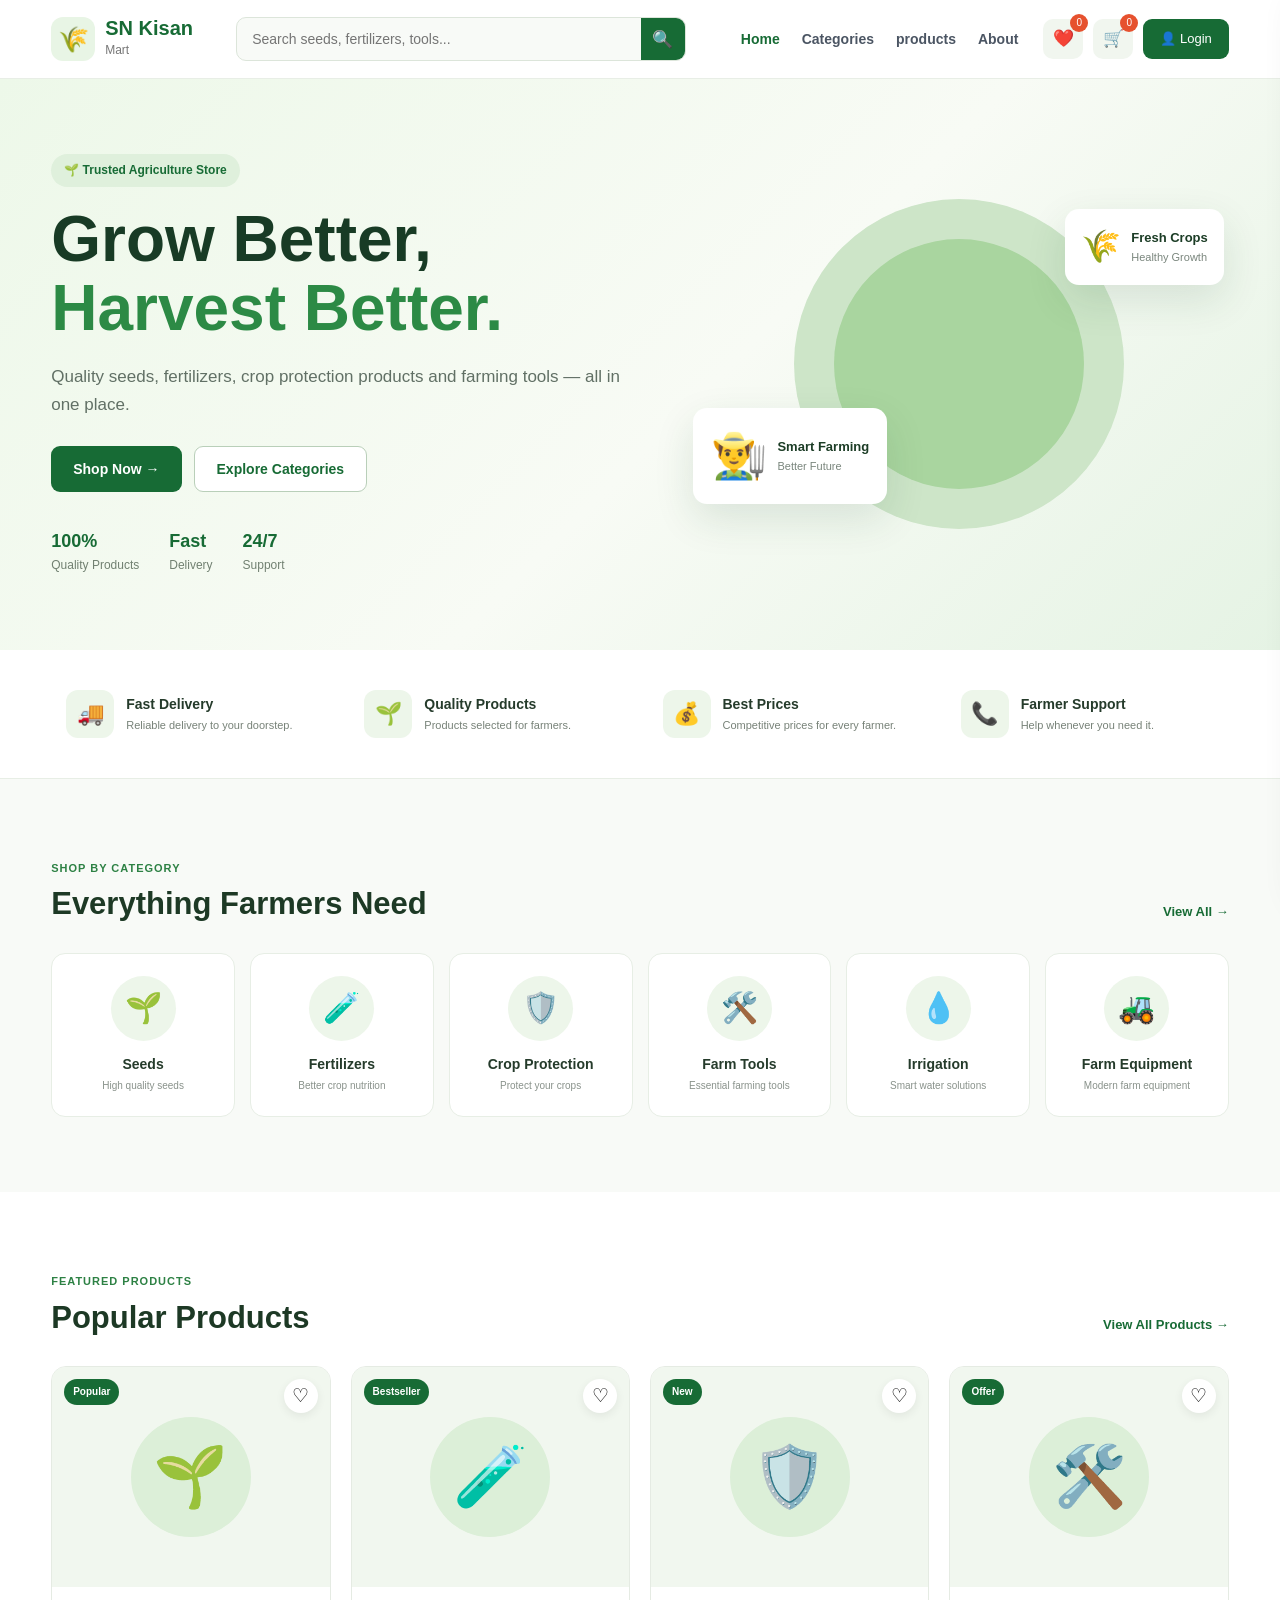
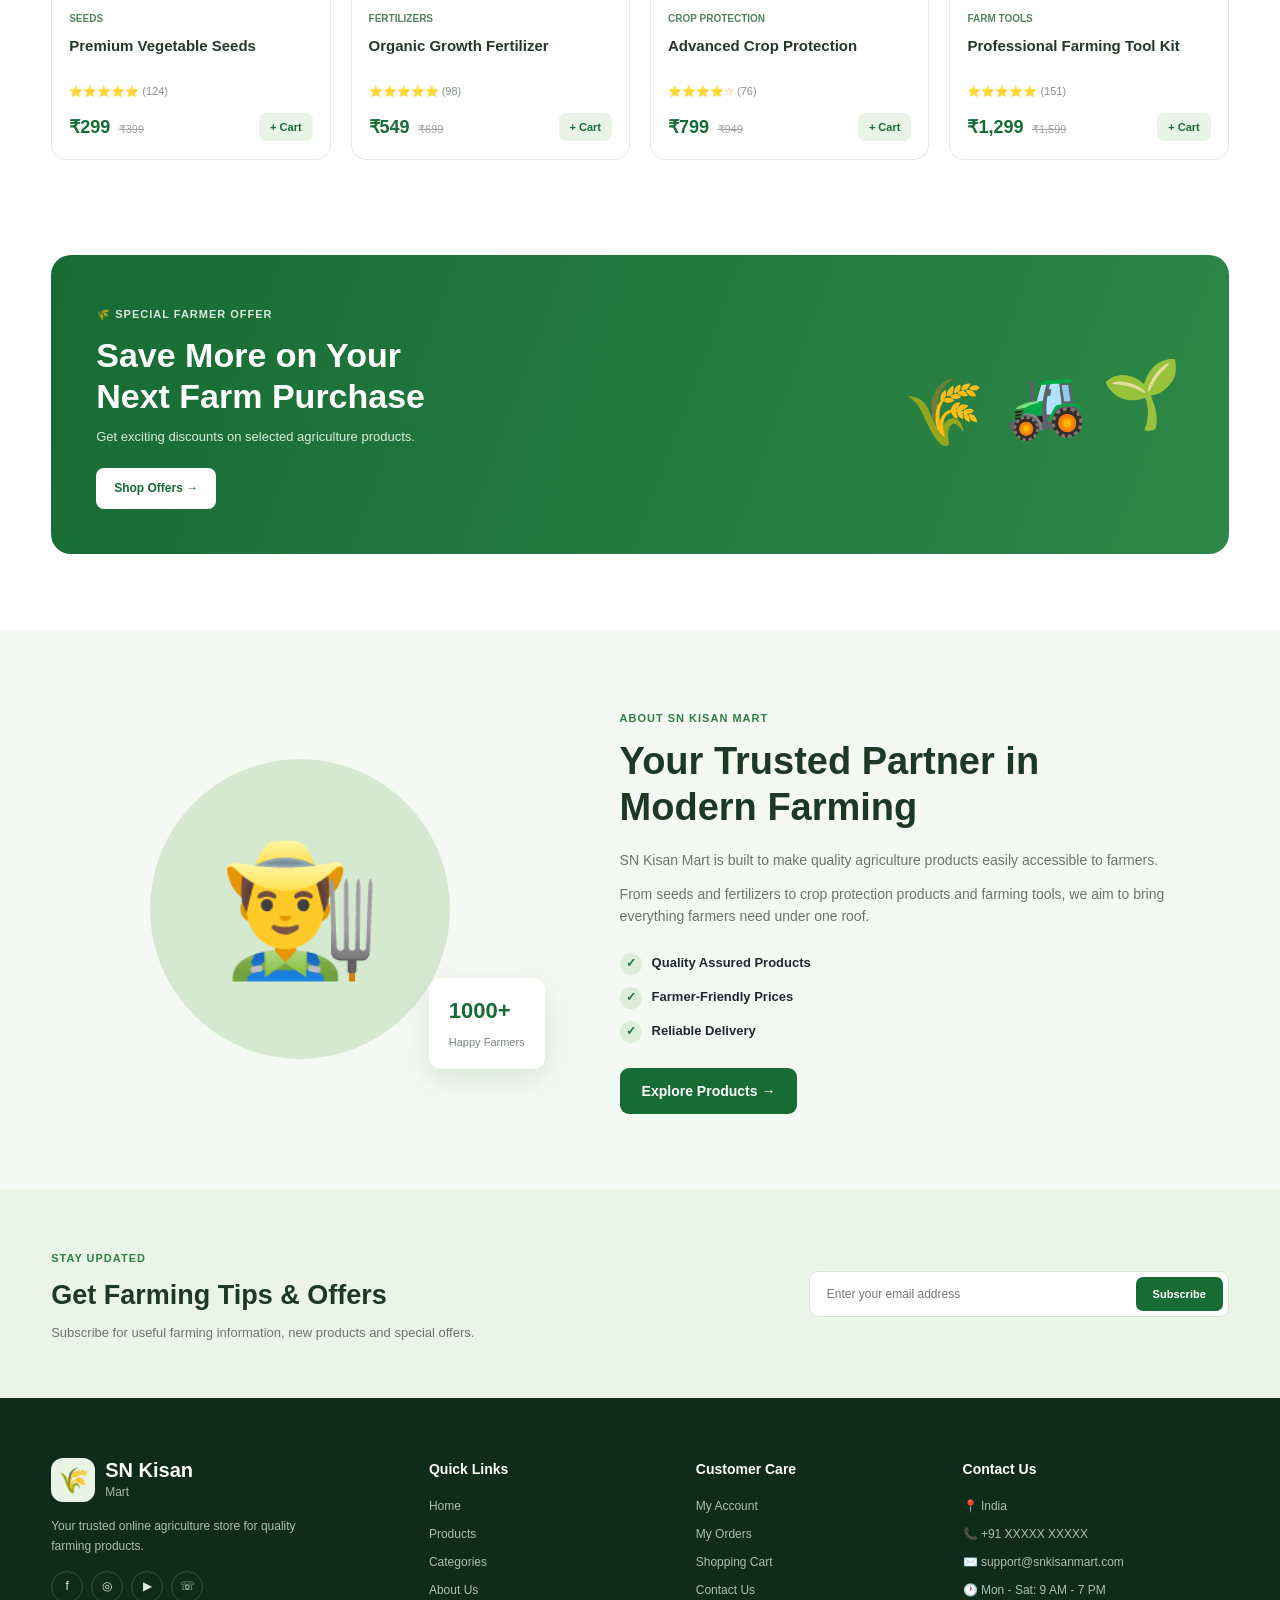
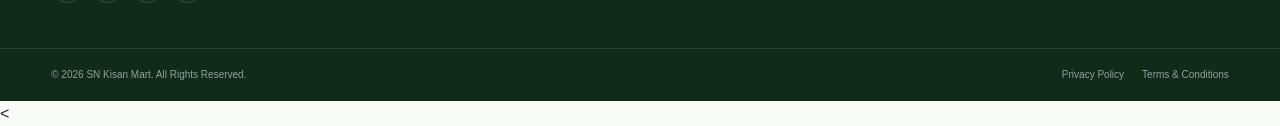
==== account.html @ 53bf5bea "Create account.html Okay" ====
<!DOCTYPE html>
<html lang="en">

<head>
    <meta charset="UTF-8">
    <meta name="viewport" content="width=device-width, initial-scale=1.0">

    <title>My Account - SN Kisan Mart</title>

    <link rel="stylesheet" href="css/style.css">

    <style>
        .account-page {
            min-height: 70vh;
            padding: 50px 20px;
            background: #f6faf6;
        }

        .account-container {
            max-width: 1000px;
            margin: auto;
        }

        .account-header {
            background: #ffffff;
            padding: 30px;
            border-radius: 16px;
            margin-bottom: 25px;
            box-shadow: 0 5px 20px rgba(0,0,0,.06);
        }

        .account-header h1 {
            margin-bottom: 8px;
            color: #173d25;
        }

        .account-header p {
            color: #777;
        }

        .account-grid {
            display: grid;
            grid-template-columns: repeat(3, 1fr);
            gap: 20px;
        }

        .account-card {
            background: #ffffff;
            padding: 25px;
            border-radius: 14px;
            text-decoration: none;
            color: #222;
            box-shadow: 0 5px 20px rgba(0,0,0,.06);
            transition: .3s;
        }

        .account-card:hover {
            transform: translateY(-4px);
        }

        .account-icon {
            font-size: 32px;
            margin-bottom: 12px;
        }

        .account-card h3 {
            color: #173d25;
            margin-bottom: 6px;
        }

        .account-card p {
            color: #777;
            font-size: 14px;
        }

        .logout-btn {
            margin-top: 25px;
            border: none;
            background: #dc3545;
            color: white;
            padding: 12px 25px;
            border-radius: 8px;
            cursor: pointer;
            font-weight: 600;
        }

        .logout-btn:hover {
            background: #bb2d3b;
        }

        @media (max-width: 700px) {
            .account-grid {
                grid-template-columns: 1fr;
            }

            .account-page {
                padding: 30px 15px;
            }
        }
    </style>
</head>

<body>

    <!-- HEADER -->
    <header class="header">

        <div class="container">

            <a href="index.html" class="logo">
                🌾 SN Kisan Mart
            </a>

            <nav>
                <a href="index.html">Home</a>
                <a href="products.html">Products</a>
                <a href="index.html#categories">Categories</a>
                <a href="index.html#about">About</a>
            </nav>

            <div class="header-actions">

                <button
                    class="icon-btn"
                    onclick="openCart()"
                    title="Cart"
                >
                    🛒
                    <span class="badge" id="cartCount">0</span>
                </button>

            </div>

        </div>

    </header>


    <!-- ACCOUNT -->
    <main class="account-page">

        <div class="account-container">

            <div class="account-header">

                <h1>
                    Welcome, <span id="accountName">Customer</span> 👋
                </h1>

                <p id="accountEmail">
                    Loading account...
                </p>

                <button
                    class="logout-btn"
                    id="logoutBtn"
                    type="button"
                >
                    🚪 Logout
                </button>

            </div>


            <div class="account-grid">

                <a href="#" class="account-card">

                    <div class="account-icon">
                        📦
                    </div>

                    <h3>My Orders</h3>

                    <p>
                        View your orders and order status.
                    </p>

                </a>


                <a href="#" class="account-card">

                    <div class="account-icon">
                        📍
                    </div>

                    <h3>My Address</h3>

                    <p>
                        Manage your delivery addresses.
                    </p>

                </a>


                <a href="#" class="account-card">

                    <div class="account-icon">
                        ❤️
                    </div>

                    <h3>Wishlist</h3>

                    <p>
                        View products saved for later.
                    </p>

                </a>

            </div>

        </div>

    </main>


    <!-- CART SIDEBAR -->

    <aside class="cart-sidebar" id="cartSidebar">

        <div class="cart-header">

            <h3>Your Cart</h3>

            <button
                id="closeCart"
                type="button"
            >
                ✕
            </button>

        </div>

        <div
            class="cart-items"
            id="cartItems"
        ></div>

        <div class="cart-footer">

            <div>
                Total:
                <strong id="cartTotal">₹0</strong>
            </div>

            <button
                class="checkout-btn"
                onclick="checkout()"
                type="button"
            >
                Proceed to Checkout
            </button>

        </div>

    </aside>


    <div
        class="overlay"
        id="overlay"
    ></div>


    <!-- TOAST -->

    <div
        class="toast"
        id="toast"
    >
        Done!
    </div>


    <script src="js/script.js"></script>


    <script>

        document.addEventListener(
            "DOMContentLoaded",
            function () {

                const currentUser =
                    JSON.parse(
                        localStorage.getItem(
                            "snKisanCurrentUser"
                        )
                    );

                /*
                 * Login nahi hai
                 */
                if (!currentUser) {

                    window.location.href =
                        "index.html";

                    return;
                }


                /*
                 * User information
                 */

                const accountName =
                    document.getElementById(
                        "accountName"
                    );

                const accountEmail =
                    document.getElementById(
                        "accountEmail"
                    );


                if (accountName) {
                    accountName.textContent =
                        currentUser.name;
                }


                if (accountEmail) {
                    accountEmail.textContent =
                        currentUser.email;
                }


                /*
                 * Logout
                 */

                const logoutBtn =
                    document.getElementById(
                        "logoutBtn"
                    );


                if (logoutBtn) {

                    logoutBtn.addEventListener(
                        "click",
                        function () {

                            logoutUser();

                            setTimeout(
                                function () {

                                    window.location.href =
                                        "index.html";

                                },
                                700
                            );

                        }
                    );

                }

            }
        );

    </script>

</body>

</html>
---- css/style.css ----
/* =========================================
   SN KISAN MART - MAIN STYLESHEET
========================================= */

* {
    margin: 0;
    padding: 0;
    box-sizing: border-box;
}

html {
    scroll-behavior: smooth;
}

body {
    font-family: Arial, Helvetica, sans-serif;
    background: #f8faf7;
    color: #1f2933;
    line-height: 1.6;
}

a {
    text-decoration: none;
    color: inherit;
}

button,
input {
    font-family: inherit;
}

button {
    cursor: pointer;
}

img {
    max-width: 100%;
    display: block;
}

.container {
    width: 92%;
    max-width: 1200px;
    margin: auto;
}


/* =========================================
   HEADER
========================================= */

.header {
    background: #ffffff;
    border-bottom: 1px solid #e8eee6;
    position: sticky;
    top: 0;
    z-index: 1000;
}

.nav-wrapper {
    min-height: 78px;
    display: flex;
    align-items: center;
    gap: 25px;
}

.logo {
    display: flex;
    align-items: center;
    gap: 10px;
    min-width: 160px;
}

.logo-icon {
    width: 44px;
    height: 44px;
    border-radius: 12px;
    background: #e8f5e5;
    display: flex;
    align-items: center;
    justify-content: center;
    font-size: 25px;
}

.logo strong {
    display: block;
    color: #176b35;
    font-size: 20px;
    line-height: 1.1;
}

.logo small {
    display: block;
    color: #777;
    font-size: 12px;
    margin-top: 2px;
}


/* =========================================
   SEARCH
========================================= */

.search-box {
    flex: 1;
    max-width: 450px;
    height: 44px;
    display: flex;
    border: 1px solid #dce5da;
    border-radius: 10px;
    overflow: hidden;
    background: #f8faf7;
}

.search-box input {
    width: 100%;
    border: none;
    outline: none;
    padding: 0 15px;
    background: transparent;
    font-size: 14px;
}

.search-box button {
    width: 50px;
    border: none;
    background: #176b35;
    color: white;
    font-size: 17px;
}


/* =========================================
   NAVIGATION
========================================= */

.nav {
    display: flex;
    align-items: center;
    gap: 22px;
    margin-left: auto;
}

.nav a {
    font-size: 14px;
    font-weight: 600;
    color: #4b5563;
    transition: 0.3s;
}

.nav a:hover,
.nav a.active {
    color: #176b35;
}


/* =========================================
   NAV ACTIONS
========================================= */

.nav-actions {
    display: flex;
    align-items: center;
    gap: 10px;
}

.icon-btn {
    position: relative;
    width: 40px;
    height: 40px;
    border: none;
    background: #f1f6ef;
    border-radius: 10px;
    font-size: 17px;
}

.badge {
    position: absolute;
    top: -5px;
    right: -5px;
    width: 18px;
    height: 18px;
    border-radius: 50%;
    background: #e6512e;
    color: white;
    font-size: 10px;
    display: flex;
    align-items: center;
    justify-content: center;
}

.login-btn {
    background: #176b35;
    color: white !important;
    padding: 10px 17px;
    border-radius: 9px;
    font-size: 13px !important;
}

.login-btn:hover {
    background: #12562a;
}


/* =========================================
   MOBILE MENU
========================================= */

.menu-btn {
    display: none;
    border: none;
    background: #f1f6ef;
    width: 40px;
    height: 40px;
    border-radius: 8px;
    font-size: 20px;
}

.mobile-menu {
    display: none;
}


/* =========================================
   HERO
========================================= */

.hero {
    background:
        linear-gradient(
            135deg,
            #edf8e9 0%,
            #f8fbf5 55%,
            #e5f3e4 100%
        );
    padding: 75px 0;
    overflow: hidden;
}

.hero-content {
    display: grid;
    grid-template-columns: 1.05fr 0.95fr;
    align-items: center;
    gap: 40px;
}

.hero-tag {
    display: inline-block;
    background: #dff0dc;
    color: #176b35;
    padding: 7px 13px;
    border-radius: 30px;
    font-size: 12px;
    font-weight: 700;
    margin-bottom: 18px;
}

.hero h1 {
    font-size: clamp(40px, 5vw, 64px);
    line-height: 1.08;
    color: #183b25;
    margin-bottom: 20px;
    max-width: 650px;
}

.hero h1 span {
    color: #2c8a45;
}

.hero p {
    max-width: 570px;
    color: #617065;
    font-size: 17px;
    margin-bottom: 28px;
}

.hero-buttons {
    display: flex;
    flex-wrap: wrap;
    gap: 12px;
}

.primary-btn,
.secondary-btn {
    display: inline-flex;
    align-items: center;
    justify-content: center;
    min-height: 46px;
    padding: 0 22px;
    border-radius: 9px;
    font-size: 14px;
    font-weight: 700;
    transition: 0.3s;
}

.primary-btn {
    background: #176b35;
    color: white;
    border: none;
}

.primary-btn:hover {
    background: #12562a;
    transform: translateY(-2px);
}

.secondary-btn {
    background: white;
    color: #176b35;
    border: 1px solid #b9cfb9;
}

.secondary-btn:hover {
    background: #eef7eb;
}


/* =========================================
   HERO FEATURES
========================================= */

.hero-features {
    display: flex;
    gap: 30px;
    margin-top: 35px;
}

.hero-features div {
    display: flex;
    flex-direction: column;
}

.hero-features strong {
    color: #176b35;
    font-size: 18px;
}

.hero-features span {
    color: #718071;
    font-size: 12px;
}


/* =========================================
   HERO ART
========================================= */

.hero-image {
    min-height: 390px;
    position: relative;
    display: flex;
    align-items: center;
    justify-content: center;
}

.hero-circle {
    width: 330px;
    height: 330px;
    border-radius: 50%;
    background: #cde5c8;
    position: absolute;
}

.hero-image::before {
    content: "";
    width: 250px;
    height: 250px;
    background: #a9d59f;
    border-radius: 50%;
    position: absolute;
    z-index: 1;
}

.farmer-card,
.crop-card {
    position: absolute;
    z-index: 3;
    background: white;
    box-shadow: 0 15px 40px rgba(27, 72, 38, 0.12);
    border-radius: 14px;
    display: flex;
    align-items: center;
    gap: 10px;
}

.farmer-card {
    bottom: 55px;
    left: 5px;
    padding: 12px 18px;
}

.crop-card {
    top: 40px;
    right: 5px;
    padding: 12px 16px;
}

.farmer-emoji {
    font-size: 45px;
}

.hero-image strong,
.crop-card strong {
    display: block;
    font-size: 13px;
    color: #1c3d26;
}

.hero-image span,
.crop-card span {
    display: block;
    font-size: 11px;
    color: #7a867d;
}

.crop-card {
    font-size: 32px;
}


/* =========================================
   FEATURES
========================================= */

.features {
    background: white;
    padding: 25px 0;
    border-bottom: 1px solid #e7eee5;
}

.features-grid {
    display: grid;
    grid-template-columns: repeat(4, 1fr);
    gap: 15px;
}

.feature-card {
    display: flex;
    align-items: center;
    gap: 12px;
    padding: 15px;
}

.feature-icon {
    min-width: 48px;
    height: 48px;
    background: #edf6ea;
    border-radius: 12px;
    display: flex;
    align-items: center;
    justify-content: center;
    font-size: 22px;
}

.feature-card h3 {
    font-size: 14px;
    color: #253b2b;
    margin-bottom: 2px;
}

.feature-card p {
    font-size: 11px;
    color: #778278;
}


/* =========================================
   COMMON SECTION
========================================= */

.section {
    padding: 75px 0;
}

.section-heading {
    display: flex;
    justify-content: space-between;
    align-items: end;
    margin-bottom: 30px;
}

.section-tag {
    color: #2d8144;
    font-size: 11px;
    font-weight: 800;
    letter-spacing: 1px;
}

.section-heading h2,
.about-content h2 {
    font-size: 31px;
    line-height: 1.2;
    color: #1d3925;
    margin-top: 6px;
}

.view-all {
    color: #176b35;
    font-size: 13px;
    font-weight: 700;
}


/* =========================================
   CATEGORIES
========================================= */

.categories {
    background: #f8faf7;
}

.category-grid {
    display: grid;
    grid-template-columns: repeat(6, 1fr);
    gap: 15px;
}

.category-card {
    background: white;
    padding: 22px 12px;
    text-align: center;
    border: 1px solid #e7eee5;
    border-radius: 14px;
    transition: 0.3s;
}

.category-card:hover {
    transform: translateY(-5px);
    box-shadow: 0 12px 25px rgba(25, 77, 37, 0.08);
    border-color: #b9d7b6;
}

.category-icon {
    width: 65px;
    height: 65px;
    margin: 0 auto 12px;
    border-radius: 50%;
    display: flex;
    align-items: center;
    justify-content: center;
    font-size: 30px;
    background: #edf6ea;
}

.category-card h3 {
    font-size: 14px;
    color: #253b2b;
    margin-bottom: 3px;
}

.category-card p {
    font-size: 10px;
    color: #89928b;
}


/* =========================================
   PRODUCTS
========================================= */

.products {
    background: white;
}

.product-grid {
    display: grid;
    grid-template-columns: repeat(4, 1fr);
    gap: 20px;
}

.product-card {
    border: 1px solid #e5ebe3;
    border-radius: 15px;
    overflow: hidden;
    background: white;
    transition: 0.3s;
}

.product-card:hover {
    transform: translateY(-5px);
    box-shadow: 0 12px 30px rgba(24, 72, 34, 0.09);
}

.product-image {
    height: 220px;
    background: #f1f7ef;
    position: relative;
    display: flex;
    align-items: center;
    justify-content: center;
}

.product-placeholder {
    width: 120px;
    height: 120px;
    background: #dcefd8;
    border-radius: 50%;
    display: flex;
    align-items: center;
    justify-content: center;
    font-size: 60px;
}

.product-label {
    position: absolute;
    top: 12px;
    left: 12px;
    background: #176b35;
    color: white;
    font-size: 10px;
    padding: 5px 9px;
    border-radius: 20px;
    font-weight: 700;
}

.wishlist {
    position: absolute;
    right: 12px;
    top: 12px;
    width: 34px;
    height: 34px;
    border: none;
    background: white;
    border-radius: 50%;
    font-size: 19px;
    box-shadow: 0 3px 10px rgba(0, 0, 0, 0.07);
}

.wishlist:hover {
    color: #d94b3b;
}

.product-info {
    padding: 17px;
}

.product-category {
    color: #55835f;
    font-size: 10px;
    font-weight: 700;
    text-transform: uppercase;
}

.product-info h3 {
    font-size: 15px;
    line-height: 1.4;
    margin: 6px 0;
    min-height: 42px;
    color: #24382a;
}

.rating {
    font-size: 11px;
    color: #e49b26;
    margin-bottom: 12px;
}

.rating span {
    color: #88918a;
}

.price-row {
    display: flex;
    justify-content: space-between;
    align-items: center;
}

.price-row strong {
    color: #176b35;
    font-size: 18px;
}

.price-row del {
    color: #9ca3a0;
    font-size: 11px;
    margin-left: 4px;
}

.add-cart {
    border: none;
    background: #e9f4e7;
    color: #176b35;
    padding: 8px 11px;
    border-radius: 7px;
    font-size: 11px;
    font-weight: 700;
}

.add-cart:hover {
    background: #176b35;
    color: white;
}


/* =========================================
   OFFER
========================================= */

.offer-section {
    padding: 20px 0 75px;
    background: white;
}

.offer-banner {
    min-height: 280px;
    border-radius: 20px;
    padding: 45px;
    background:
        linear-gradient(
            110deg,
            #176b35,
            #2d8847
        );
    color: white;
    display: flex;
    align-items: center;
    justify-content: space-between;
    overflow: hidden;
}

.offer-content > span {
    font-size: 11px;
    font-weight: 800;
    letter-spacing: 1px;
    opacity: 0.85;
}

.offer-content h2 {
    font-size: 34px;
    line-height: 1.2;
    margin: 10px 0;
}

.offer-content p {
    font-size: 13px;
    opacity: 0.85;
    margin-bottom: 20px;
}

.offer-btn {
    display: inline-block;
    background: white;
    color: #176b35;
    padding: 11px 18px;
    border-radius: 8px;
    font-size: 12px;
    font-weight: 800;
}

.offer-art {
    font-size: 65px;
    max-width: 350px;
    transform: rotate(-5deg);
}


/* =========================================
   ABOUT
========================================= */

.about {
    background: #f5f9f3;
}

.about-grid {
    display: grid;
    grid-template-columns: 0.9fr 1.1fr;
    gap: 70px;
    align-items: center;
}

.about-image {
    min-height: 380px;
    position: relative;
    display: flex;
    justify-content: center;
    align-items: center;
}

.about-main {
    width: 300px;
    height: 300px;
    border-radius: 50%;
    background: #d5e9d0;
    display: flex;
    justify-content: center;
    align-items: center;
    font-size: 130px;
}

.about-stat {
    position: absolute;
    bottom: 30px;
    right: 5px;
    background: white;
    padding: 15px 20px;
    border-radius: 12px;
    box-shadow: 0 10px 30px rgba(27, 72, 38, 0.12);
}

.about-stat strong {
    display: block;
    color: #176b35;
    font-size: 22px;
}

.about-stat span {
    color: #78827b;
    font-size: 11px;
}

.about-content h2 {
    font-size: 38px;
    max-width: 550px;
    margin: 10px 0 18px;
}

.about-content p {
    color: #69756c;
    font-size: 14px;
    margin-bottom: 12px;
    max-width: 600px;
}

.about-points {
    margin: 25px 0;
}

.about-points div {
    display: flex;
    align-items: center;
    gap: 10px;
    margin-bottom: 12px;
}

.about-points span {
    width: 22px;
    height: 22px;
    background: #dcedd8;
    color: #176b35;
    border-radius: 50%;
    display: flex;
    align-items: center;
    justify-content: center;
    font-size: 12px;
    font-weight: bold;
}

.about-points strong {
    font-size: 13px;
}


/* =========================================
   NEWSLETTER
========================================= */

.newsletter {
    background: #eaf5e7;
    padding: 55px 0;
}

.newsletter-content {
    display: flex;
    align-items: center;
    justify-content: space-between;
    gap: 30px;
}

.newsletter h2 {
    color: #1d3925;
    font-size: 27px;
    margin: 5px 0;
}

.newsletter p {
    color: #68766c;
    font-size: 13px;
}

.newsletter-form {
    display: flex;
    width: 420px;
    background: white;
    padding: 5px;
    border-radius: 9px;
    border: 1px solid #d8e5d4;
}

.newsletter-form input {
    flex: 1;
    border: none;
    outline: none;
    padding: 0 12px;
    font-size: 12px;
}

.newsletter-form button {
    border: none;
    background: #176b35;
    color: white;
    padding: 11px 17px;
    border-radius: 7px;
    font-size: 11px;
    font-weight: 700;
}


/* =========================================
   FOOTER
========================================= */

.footer {
    background: #102b19;
    color: #dce8df;
    padding-top: 60px;
}

.footer-grid {
    display: grid;
    grid-template-columns: 1.5fr 1fr 1fr 1.2fr;
    gap: 45px;
    padding-bottom: 45px;
}

.footer-logo strong {
    color: white;
}

.footer-logo small {
    color: #a9b9ad;
}

.footer-brand p {
    color: #aebdb2;
    font-size: 12px;
    max-width: 270px;
    margin: 15px 0;
}

.social-links {
    display: flex;
    gap: 8px;
}

.social-links a {
    width: 32px;
    height: 32px;
    border: 1px solid #38513e;
    border-radius: 50%;
    display: flex;
    align-items: center;
    justify-content: center;
    font-size: 12px;
}

.footer-column {
    display: flex;
    flex-direction: column;
    gap: 9px;
}

.footer-column h3 {
    color: white;
    font-size: 14px;
    margin-bottom: 7px;
}

.footer-column a,
.footer-column p {
    color: #aebdb2;
    font-size: 12px;
}

.footer-column a:hover {
    color: white;
}

.footer-bottom {
    border-top: 1px solid #294331;
    padding: 18px 0;
}

.footer-bottom .container {
    display: flex;
    justify-content: space-between;
    gap: 15px;
}

.footer-bottom p,
.footer-bottom a {
    color: #91a298;
    font-size: 10px;
}

.footer-bottom div {
    display: flex;
    gap: 18px;
}


/* =========================================
   CART SIDEBAR
========================================= */

.cart-sidebar {
    position: fixed;
    top: 0;
    right: -420px;
    width: 390px;
    max-width: 90%;
    height: 100vh;
    background: white;
    z-index: 2000;
    box-shadow: -10px 0 35px rgba(0, 0, 0, 0.12);
    transition: 0.35s;
    display: flex;
    flex-direction: column;
}

.cart-sidebar.open {
    right: 0;
}

.cart-header {
    padding: 20px;
    border-bottom: 1px solid #e7eee5;
    display: flex;
    justify-content: space-between;
    align-items: center;
}

.cart-header h2 {
    font-size: 19px;
}

.cart-header button,
.modal-close {
    border: none;
    background: #f2f5f1;
    width: 35px;
    height: 35px;
    border-radius: 50%;
}

.cart-items {
    flex: 1;
    padding: 20px;
    overflow-y: auto;
}

.empty-cart {
    text-align: center;
    margin-top: 100px;
    color: #7b867e;
}

.empty-cart div {
    font-size: 50px;
    margin-bottom: 10px;
}

.empty-cart h3 {
    color: #334238;
    font-size: 17px;
}

.empty-cart p {
    font-size: 12px;
}

.cart-footer {
    padding: 20px;
    border-top: 1px solid #e7eee5;
}

.cart-total {
    display: flex;
    justify-content: space-between;
    margin-bottom: 15px;
}

.cart-total strong {
    color: #176b35;
}

.checkout-btn {
    width: 100%;
    border: none;
    background: #176b35;
    color: white;
    padding: 13px;
    border-radius: 8px;
    font-weight: 700;
}

.overlay {
    position: fixed;
    inset: 0;
    background: rgba(0, 0, 0, 0.4);
    z-index: 1500;
    opacity: 0;
    visibility: hidden;
    transition: 0.3s;
}

.overlay.active {
    opacity: 1;
    visibility: visible;
}


/* =========================================
   LOGIN MODAL
========================================= */

.modal {
    position: fixed;
    inset: 0;
    background: rgba(0, 0, 0, 0.5);
    z-index: 3000;
    display: none;
    align-items: center;
    justify-content: center;
    padding: 20px;
}

.modal.active {
    display: flex;
}

.modal-box {
    width: 100%;
    max-width: 400px;
    background: white;
    border-radius: 16px;
    padding: 30px;
    position: relative;
}

.modal-logo {
    width: 55px;
    height: 55px;
    border-radius: 14px;
    background: #e7f4e4;
    display: flex;
    align-items: center;
    justify-content: center;
    font-size: 30px;
    margin-bottom: 15px;
}

.modal-box h2 {
    color: #1e3926;
    font-size: 22px;
}

.modal-box > p {
    color: #7a847d;
    font-size: 12px;
    margin-bottom: 20px;
}

.modal-close {
    position: absolute;
    right: 18px;
    top: 18px;
}

.modal-box form {
    display: flex;
    flex-direction: column;
}

.modal-box label {
    font-size: 12px;
    font-weight: 700;
    margin-bottom: 5px;
}

.modal-box input {
    height: 43px;
    border: 1px solid #dce5da;
    border-radius: 8px;
    outline: none;
    padding: 0 12px;
    margin-bottom: 15px;
}

.modal-box input:focus {
    border-color: #176b35;
}

.full-btn {
    width: 100%;
}

.register-text {
    text-align: center;
    margin-top: 18px !important;
}

.register-text a {
    color: #176b35;
    font-weight: 700;
}


/* =========================================
   TOAST
========================================= */

.toast {
    position: fixed;
    bottom: 25px;
    left: 50%;
    transform: translate(-50%, 100px);
    background: #173b22;
    color: white;
    padding: 12px 20px;
    border-radius: 8px;
    font-size: 12px;
    z-index: 5000;
    opacity: 0;
    transition: 0.3s;
}

.toast.show {
    opacity: 1;
    transform: translate(-50%, 0);
}


/* =========================================
   RESPONSIVE - TABLET
========================================= */

@media (max-width: 1000px) {

    .nav {
        display: none;
    }

    .menu-btn {
        display: block;
    }

    .category-grid {
        grid-template-columns: repeat(3, 1fr);
    }

    .product-grid {
        grid-template-columns: repeat(2, 1fr);
    }

    .features-grid {
        grid-template-columns: repeat(2, 1fr);
    }

    .about-grid {
        gap: 30px;
    }

}


/* =========================================
   RESPONSIVE - MOBILE
========================================= */

@media (max-width: 700px) {

    .container {
        width: 94%;
    }

    .nav-wrapper {
        min-height: 68px;
        gap: 10px;
    }

    .logo {
        min-width: auto;
    }

    .logo strong {
        font-size: 16px;
    }

    .logo-icon {
        width: 38px;
        height: 38px;
        font-size: 21px;
    }

    .search-box {
        order: 3;
        flex-basis: 100%;
        max-width: none;
    }

    .nav-wrapper {
        flex-wrap: wrap;
        padding: 10px 0;
    }

    .nav-actions {
        margin-left: auto;
    }

    .login-btn {
        display: none;
    }

    .mobile-menu {
        background: white;
        border-bottom: 1px solid #e5ebe3;
        padding: 10px 6%;
    }

    .mobile-menu.active {
        display: block;
    }

    .mobile-menu a {
        display: block;
        padding: 11px 0;
        border-bottom: 1px solid #edf0eb;
        font-size: 13px;
        font-weight: 600;
        color: #334238;
    }

    .hero {
        padding: 50px 0;
    }

    .hero-content {
        grid-template-columns: 1fr;
        text-align: center;
    }

    .hero p {
        margin-left: auto;
        margin-right: auto;
    }

    .hero-buttons {
        justify-content: center;
    }

    .hero-features {
        justify-content: center;
        gap: 18px;
    }

    .hero-image {
        min-height: 280px;
    }

    .hero-circle {
        width: 230px;
        height: 230px;
    }

    .hero-image::before {
        width: 175px;
        height: 175px;
    }

    .farmer-card {
        left: 0;
        bottom: 20px;
    }

    .crop-card {
        right: 0;
        top: 20px;
    }

    .features-grid {
        grid-template-columns: 1fr 1fr;
    }

    .feature-card {
        padding: 8px 2px;
    }

    .section {
        padding: 55px 0;
    }

    .section-heading {
        align-items: start;
        gap: 15px;
    }

    .section-heading h2 {
        font-size: 24px;
    }

    .category-grid {
        grid-template-columns: repeat(2, 1fr);
    }

    .product-grid {
        grid-template-columns: 1fr 1fr;
        gap: 10px;
    }

    .product-image {
        height: 170px;
    }

    .product-placeholder {
        width: 90px;
        height: 90px;
        font-size: 45px;
    }

    .product-info {
        padding: 12px;
    }

    .product-info h3 {
        font-size: 13px;
        min-height: 36px;
    }

    .price-row {
        align-items: end;
        gap: 5px;
        flex-direction: column;
    }

    .price-row {
        align-items: stretch;
    }

    .add-cart {
        width: 100%;
    }

    .offer-banner {
        padding: 30px 22px;
    }

    .offer-content h2 {
        font-size: 25px;
    }

    .offer-art {
        display: none;
    }

    .about-grid {
        grid-template-columns: 1fr;
    }

    .about-image {
        min-height: 300px;
    }

    .about-main {
        width: 240px;
        height: 240px;
        font-size: 100px;
    }

    .about-content h2 {
        font-size: 28px;
    }

    .newsletter-content {
        flex-direction: column;
        align-items: stretch;
    }

    .newsletter-form {
        width: 100%;
    }

    .footer-grid {
        grid-template-columns: 1fr 1fr;
        gap: 30px;
    }

    .footer-brand {
        grid-column: 1 / -1;
    }

    .footer-bottom .container {
        flex-direction: column;
    }

}


/* =========================================
   VERY SMALL DEVICES
========================================= */

@media (max-width: 400px) {

    .nav-actions {
        gap: 5px;
    }

    .icon-btn {
        width: 35px;
        height: 35px;
    }

    .menu-btn {
        width: 35px;
        height: 35px;
    }

    .hero h1 {
        font-size: 36px;
    }

    .hero-features {
        gap: 12px;
    }

    .category-card {
        padding: 16px 7px;
    }

    .category-icon {
        width: 55px;
        height: 55px;
        font-size: 25px;
    }

    .product-grid {
        gap: 8px;
    }

    .product-image {
        height: 145px;
    }

    .product-label {
        font-size: 8px;
    }

    .wishlist {
        width: 30px;
        height: 30px;
    }

    .footer-grid {
        grid-template-columns: 1fr;
    }

    .footer-brand {
        grid-column: auto;
    }

}

/* =========================================
SN KISAN MART - FINAL PRODUCTS/CART FIX
========================================= */

/* Products page */
.products-page .products-grid {
display: grid;
grid-template-columns: repeat(4, 1fr);
gap: 25px;
}

.products-page .product-card {
background: #ffffff;
border: 1px solid #e5ebe3;
border-radius: 14px;
overflow: hidden;
box-shadow: 0 5px 20px rgba(0, 0, 0, 0.06);
transition: 0.3s;
}

.products-page .product-card:hover {
transform: translateY(-5px);
box-shadow: 0 10px 25px rgba(0, 0, 0, 0.10);
}

.products-page .product-image {
height: 190px;
background: #eef7ef;
display: flex;
align-items: center;
justify-content: center;
font-size: 65px;
}

.products-page .product-info {
padding: 20px;
}

.products-page .product-category {
font-size: 13px;
color: #198754;
font-weight: 600;
margin-bottom: 7px;
}

.products-page .product-info h3 {
margin-bottom: 10px;
color: #222;
}

.products-page .product-description {
color: #777;
font-size: 14px;
line-height: 1.5;
margin-bottom: 15px;
}

.products-page .product-bottom {
display: flex;
align-items: center;
justify-content: space-between;
gap: 10px;
}

.products-page .product-price {
font-size: 20px;
font-weight: 700;
color: #173d25;
}

.products-page .add-cart-btn {
border: none;
background: #198754;
color: #ffffff;
padding: 10px 14px;
border-radius: 7px;
cursor: pointer;
font-weight: 600;
transition: 0.3s;
}

.products-page .add-cart-btn:hover {
background: #146c43;
transform: translateY(-1px);
}

/* =========================================
CART SIDEBAR
========================================= */

.cart-sidebar.active {
right: 0;
}

.cart-overlay {
position: fixed;
inset: 0;
background: rgba(0, 0, 0, 0.4);
z-index: 1500;
opacity: 0;
visibility: hidden;
transition: 0.3s;
}

.cart-overlay.active {
opacity: 1;
visibility: visible;
}

/* Cart content */
#cartItems {
flex: 1;
padding: 20px;
overflow-y: auto;
}

.cart-item {
display: grid;
grid-template-columns: 1fr auto;
gap: 10px;
padding: 15px 0;
border-bottom: 1px solid #e7eee5;
}

.cart-item-info h4 {
font-size: 14px;
color: #24382a;
margin-bottom: 4px;
}

.cart-item-info p {
font-size: 12px;
color: #777;
}

.cart-item-controls {
display: flex;
align-items: center;
gap: 8px;
}

.cart-item-controls button {
width: 28px;
height: 28px;
border: 1px solid #dce5da;
background: #f4f8f2;
border-radius: 6px;
font-weight: 700;
}

.cart-item-controls span {
min-width: 20px;
text-align: center;
font-weight: 700;
}

.cart-item-total {
font-size: 14px;
font-weight: 700;
color: #176b35;
}

.remove-cart-btn {
border: none;
background: transparent;
color: #d94b3b;
font-size: 16px;
}

/* =========================================
LOGIN MODAL COMPATIBILITY
========================================= */

.modal-content {
width: 100%;
max-width: 400px;
background: #ffffff;
border-radius: 16px;
padding: 30px;
position: relative;
}

.modal-content h2 {
color: #1e3926;
margin-bottom: 20px;
}

.modal-content form {
display: flex;
flex-direction: column;
gap: 12px;
}

.modal-content input {
height: 43px;
border: 1px solid #dce5da;
border-radius: 8px;
outline: none;
padding: 0 12px;
}

.modal-content input:focus {
border-color: #176b35;
}

/* =========================================
MOBILE PRODUCTS
========================================= */

@media (max-width: 1000px) {

.products-page .products-grid {
    grid-template-columns: repeat(3, 1fr);
}

}

@media (max-width: 700px) {

.products-page .products-grid {
    grid-template-columns: repeat(2, 1fr);
    gap: 15px;
}

.products-page .product-image {
    height: 150px;
    font-size: 50px;
}

.products-page .product-info {
    padding: 15px;
}

.products-page .product-bottom {
    flex-direction: column;
    align-items: stretch;
}

.products-page .add-cart-btn {
    width: 100%;
}

.cart-sidebar {
    width: 360px;
    max-width: 92%;
}

}

@media (max-width: 450px) {

.products-page .products-grid {
    grid-template-columns: 1fr;
}

.cart-sidebar {
    width: 100%;
    max-width: 100%;
}

.cart-item {
    grid-template-columns: 1fr;
}

}
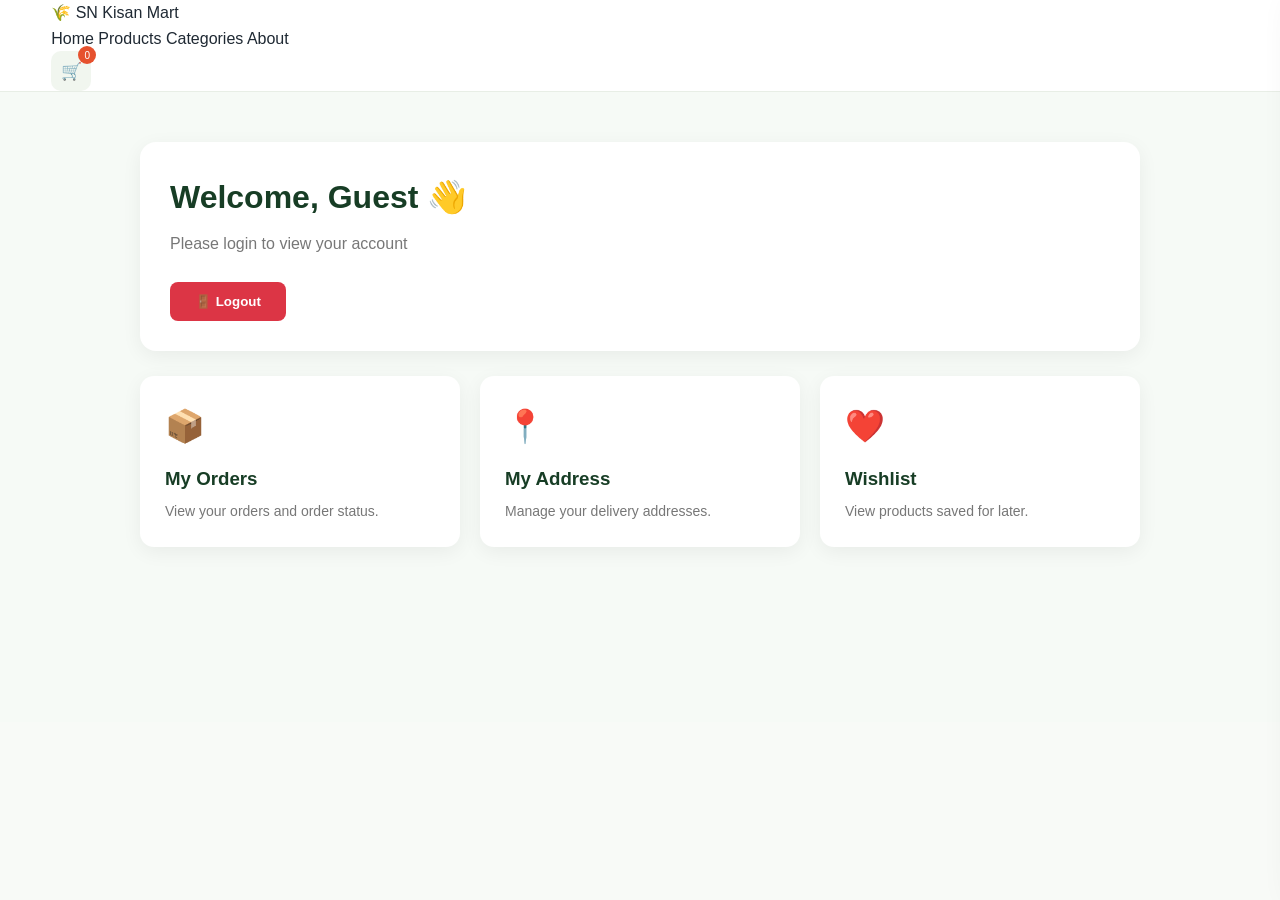
==== commit 785547c2: "Update account.html Save" ====
--- a/account.html
+++ b/account.html
@@ -276,95 +276,66 @@
     <script src="js/script.js"></script>
 
 
-    <script>
-
-        document.addEventListener(
-            "DOMContentLoaded",
+<script>
+
+document.addEventListener("DOMContentLoaded", function () {
+
+    const currentUser =
+        JSON.parse(
+            localStorage.getItem("snKisanCurrentUser")
+        );
+
+    const accountName =
+        document.getElementById("accountName");
+
+    const accountEmail =
+        document.getElementById("accountEmail");
+
+    if (currentUser) {
+
+        accountName.textContent =
+            currentUser.name || "Customer";
+
+        accountEmail.textContent =
+            currentUser.email || "";
+
+    } else {
+
+        accountName.textContent =
+            "Guest";
+
+        accountEmail.textContent =
+            "Please login to view your account";
+
+    }
+
+
+    const logoutBtn =
+        document.getElementById("logoutBtn");
+
+    if (logoutBtn) {
+
+        logoutBtn.addEventListener(
+            "click",
             function () {
 
-                const currentUser =
-                    JSON.parse(
-                        localStorage.getItem(
-                            "snKisanCurrentUser"
-                        )
-                    );
-
-                /*
-                 * Login nahi hai
-                 */
-                if (!currentUser) {
+                logoutUser();
+
+                setTimeout(function () {
 
                     window.location.href =
                         "index.html";
 
-                    return;
-                }
-
-
-                /*
-                 * User information
-                 */
-
-                const accountName =
-                    document.getElementById(
-                        "accountName"
-                    );
-
-                const accountEmail =
-                    document.getElementById(
-                        "accountEmail"
-                    );
-
-
-                if (accountName) {
-                    accountName.textContent =
-                        currentUser.name;
-                }
-
-
-                if (accountEmail) {
-                    accountEmail.textContent =
-                        currentUser.email;
-                }
-
-
-                /*
-                 * Logout
-                 */
-
-                const logoutBtn =
-                    document.getElementById(
-                        "logoutBtn"
-                    );
-
-
-                if (logoutBtn) {
-
-                    logoutBtn.addEventListener(
-                        "click",
-                        function () {
-
-                            logoutUser();
-
-                            setTimeout(
-                                function () {
-
-                                    window.location.href =
-                                        "index.html";
-
-                                },
-                                700
-                            );
-
-                        }
-                    );
-
-                }
+                }, 500);
 
             }
         );
 
-    </script>
+    }
+
+});
+
+</script>
 
 </body>
 
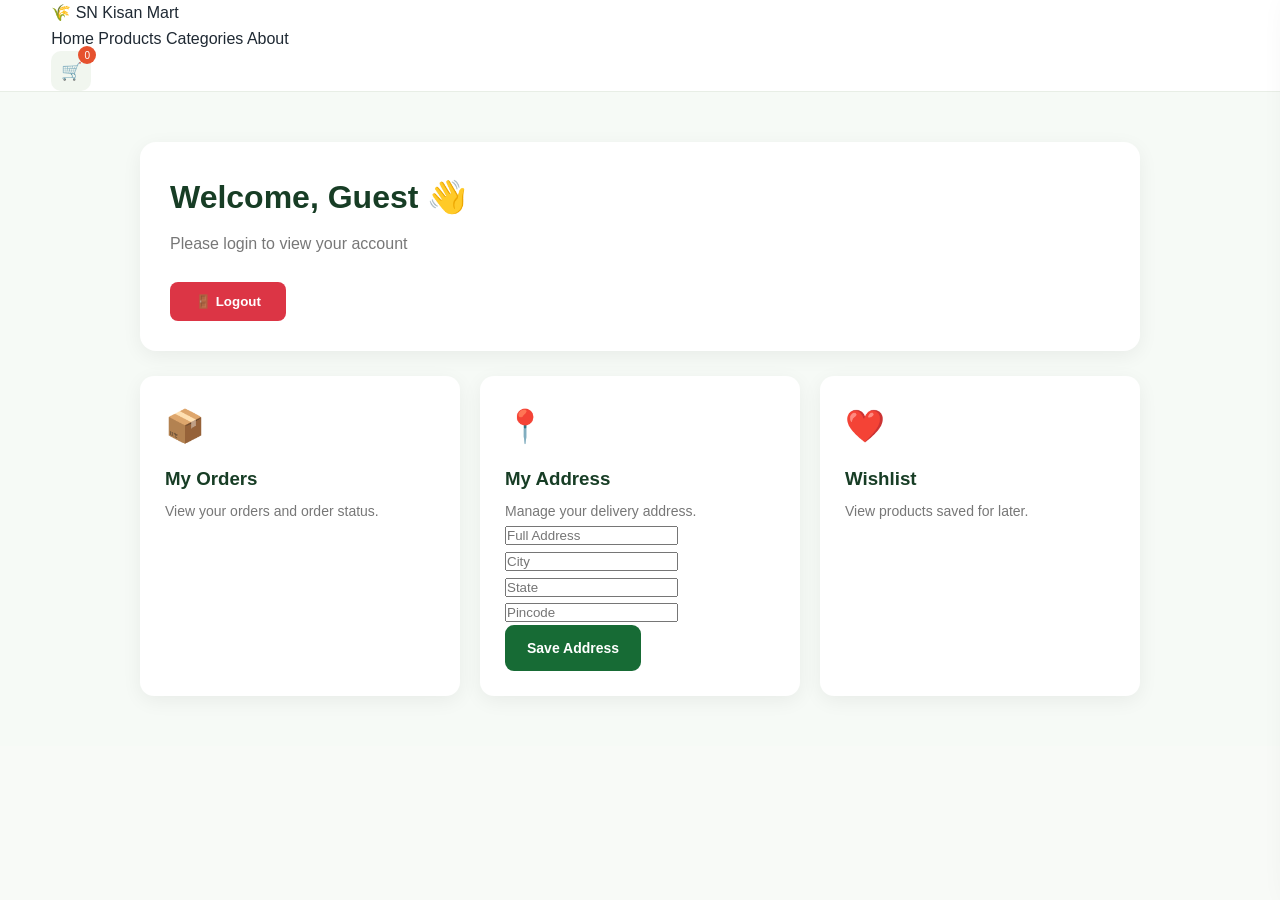
==== commit 2a9847c4: "Update account.html Account" ====
--- a/account.html
+++ b/account.html
@@ -178,20 +178,63 @@
 
                 </a>
 
-
-                <a href="#" class="account-card">
-
-                    <div class="account-icon">
-                        📍
-                    </div>
-
-                    <h3>My Address</h3>
-
-                    <p>
-                        Manage your delivery addresses.
-                    </p>
-
-                </a>
+<div class="account-card">
+
+    <div class="account-icon">
+        📍
+    </div>
+
+    <h3>My Address</h3>
+
+    <p>
+        Manage your delivery address.
+    </p>
+
+    <form id="addressForm">
+
+        <input
+            type="text"
+            id="address"
+            placeholder="Full Address"
+            required
+        >
+
+        <input
+            type="text"
+            id="city"
+            placeholder="City"
+            required
+        >
+
+        <input
+            type="text"
+            id="state"
+            placeholder="State"
+            required
+        >
+
+        <input
+            type="text"
+            id="pincode"
+            placeholder="Pincode"
+            maxlength="6"
+            pattern="[0-9]{6}"
+            required
+        >
+
+        <button
+            type="submit"
+            class="primary-btn"
+        >
+            Save Address
+        </button>
+
+    </form>
+
+</div>
+        
+
+                    
 
 
                 <a href="#" class="account-card">
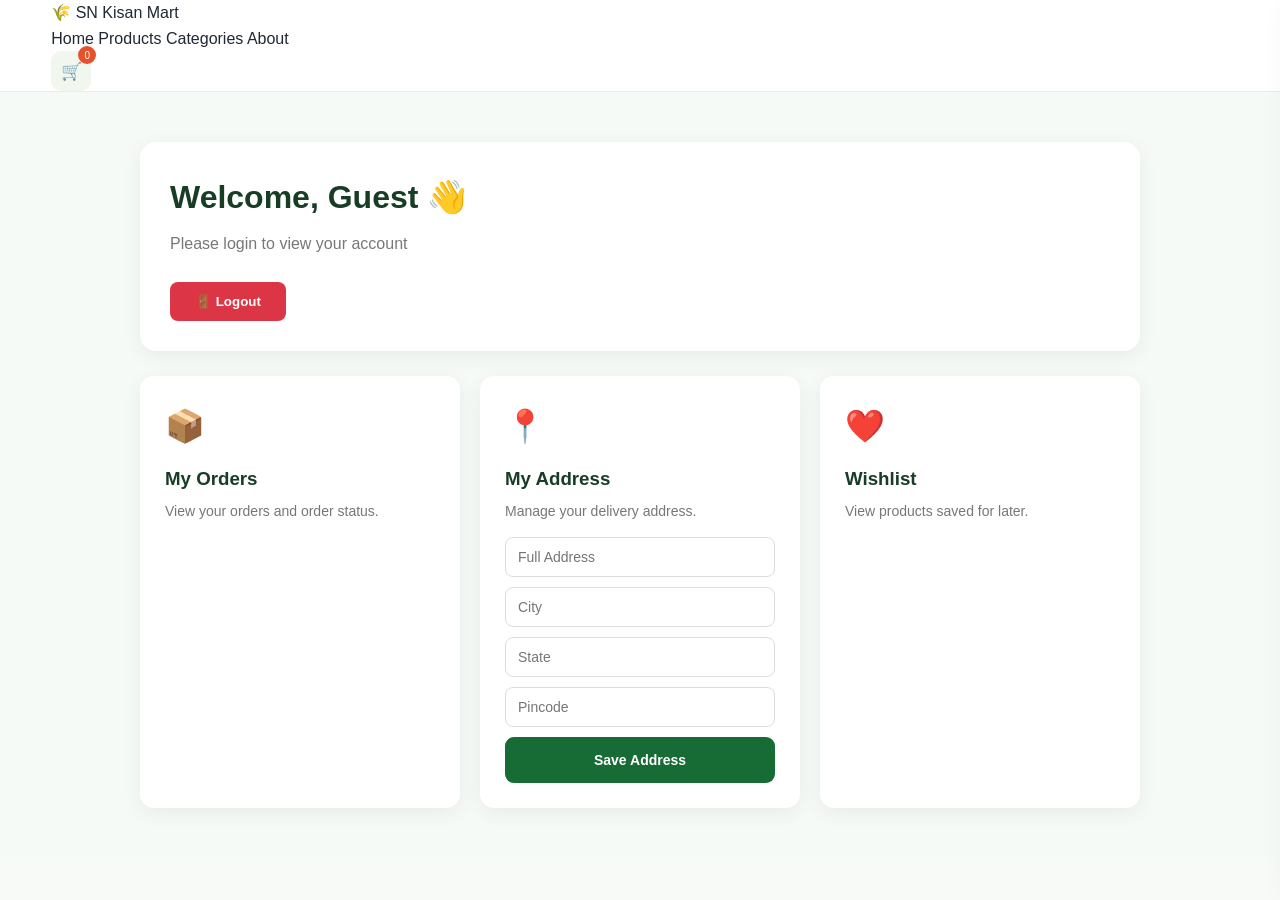
==== commit 517e3a2b: "Update account.html Sc" ====
--- a/account.html
+++ b/account.html
@@ -97,6 +97,32 @@
                 padding: 30px 15px;
             }
         }
+
+#addressForm {
+    margin-top: 15px;
+}
+
+#addressForm input {
+    width: 100%;
+    padding: 11px 12px;
+    margin-bottom: 10px;
+    border: 1px solid #ddd;
+    border-radius: 8px;
+    font-size: 14px;
+    box-sizing: border-box;
+}
+
+#addressForm input:focus {
+    outline: none;
+    border-color: #198754;
+}
+
+#addressForm .primary-btn {
+    width: 100%;
+    border: none;
+    cursor: pointer;
+}
+        
     </style>
 </head>
 
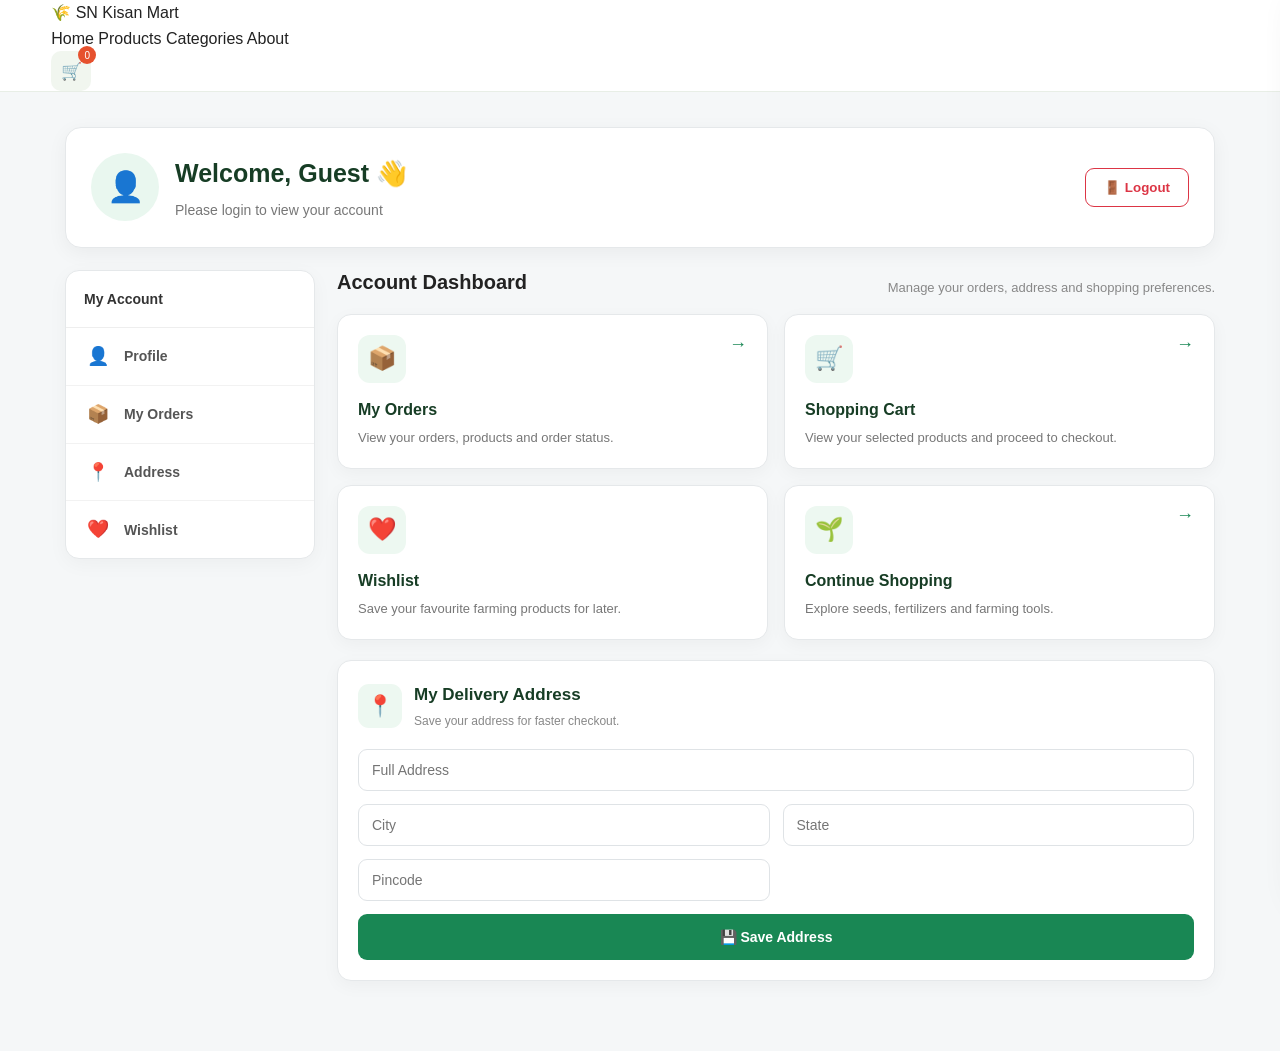
==== commit 9a1a5f0e: "Update account.html" ====
--- a/account.html
+++ b/account.html
@@ -10,125 +10,534 @@
     <link rel="stylesheet" href="css/style.css">
 
     <style>
+
+        /* =========================================
+           ACCOUNT PAGE
+        ========================================= */
+
+        * {
+            box-sizing: border-box;
+        }
+
+        body {
+            margin: 0;
+            background: #f5f7f8;
+            color: #222;
+            font-family: Arial, Helvetica, sans-serif;
+        }
+
         .account-page {
-            min-height: 70vh;
-            padding: 50px 20px;
-            background: #f6faf6;
+            min-height: 75vh;
+            padding: 35px 20px 70px;
         }
 
         .account-container {
-            max-width: 1000px;
+            max-width: 1150px;
             margin: auto;
         }
 
-        .account-header {
-            background: #ffffff;
-            padding: 30px;
+        /* =========================================
+           TOP PROFILE
+        ========================================= */
+
+        .account-profile {
+            background: #fff;
+            border: 1px solid #e5e8ea;
             border-radius: 16px;
-            margin-bottom: 25px;
-            box-shadow: 0 5px 20px rgba(0,0,0,.06);
-        }
-
-        .account-header h1 {
-            margin-bottom: 8px;
+            padding: 25px;
+            margin-bottom: 22px;
+
+            display: flex;
+            align-items: center;
+            justify-content: space-between;
+            gap: 20px;
+
+            box-shadow: 0 5px 20px rgba(0,0,0,.05);
+        }
+
+        .profile-left {
+            display: flex;
+            align-items: center;
+            gap: 16px;
+        }
+
+        .profile-avatar {
+            width: 68px;
+            height: 68px;
+
+            display: flex;
+            align-items: center;
+            justify-content: center;
+
+            border-radius: 50%;
+            background: #e9f7ef;
+
+            color: #198754;
+            font-size: 30px;
+            font-weight: 800;
+
+            flex-shrink: 0;
+        }
+
+        .profile-info h1 {
+            margin: 0 0 6px;
+            font-size: 25px;
             color: #173d25;
         }
 
-        .account-header p {
+        .profile-info p {
+            margin: 0;
             color: #777;
-        }
+            font-size: 14px;
+        }
+
+        .logout-btn {
+            border: 1px solid #dc3545;
+            background: #fff;
+            color: #dc3545;
+
+            padding: 11px 18px;
+            border-radius: 9px;
+
+            cursor: pointer;
+            font-weight: 700;
+
+            transition: .2s;
+        }
+
+        .logout-btn:hover {
+            background: #dc3545;
+            color: #fff;
+        }
+
+        /* =========================================
+           ACCOUNT CONTENT
+        ========================================= */
+
+        .account-layout {
+            display: grid;
+            grid-template-columns: 250px minmax(0, 1fr);
+            gap: 22px;
+            align-items: start;
+        }
+
+        /* =========================================
+           SIDE MENU
+        ========================================= */
+
+        .account-menu {
+            background: #fff;
+            border: 1px solid #e5e8ea;
+            border-radius: 14px;
+            overflow: hidden;
+
+            box-shadow: 0 5px 20px rgba(0,0,0,.04);
+        }
+
+        .account-menu-title {
+            padding: 17px 18px;
+
+            font-size: 14px;
+            font-weight: 800;
+            color: #333;
+
+            border-bottom: 1px solid #eee;
+        }
+
+        .account-menu a {
+            display: flex;
+            align-items: center;
+            gap: 12px;
+
+            padding: 14px 18px;
+
+            text-decoration: none;
+            color: #555;
+
+            font-size: 14px;
+            font-weight: 600;
+
+            border-bottom: 1px solid #f2f2f2;
+
+            transition: .2s;
+        }
+
+        .account-menu a:last-child {
+            border-bottom: none;
+        }
+
+        .account-menu a:hover {
+            background: #f3faf6;
+            color: #198754;
+        }
+
+        .menu-icon {
+            width: 28px;
+            text-align: center;
+            font-size: 18px;
+        }
+
+        /* =========================================
+           DASHBOARD
+        ========================================= */
+
+        .account-main {
+            min-width: 0;
+        }
+
+        .section-heading {
+            margin: 0 0 15px;
+        }
+
+        .section-heading h2 {
+            margin: 0 0 5px;
+            color: #222;
+            font-size: 20px;
+        }
+
+        .section-heading p {
+            margin: 0;
+            color: #888;
+            font-size: 13px;
+        }
+
+        /* =========================================
+           QUICK ACTION CARDS
+        ========================================= */
 
         .account-grid {
             display: grid;
-            grid-template-columns: repeat(3, 1fr);
-            gap: 20px;
+            grid-template-columns: repeat(2, 1fr);
+            gap: 16px;
+            margin-bottom: 20px;
         }
 
         .account-card {
-            background: #ffffff;
-            padding: 25px;
+            display: block;
+
+            background: #fff;
+            border: 1px solid #e5e8ea;
             border-radius: 14px;
+
+            padding: 20px;
+
             text-decoration: none;
             color: #222;
-            box-shadow: 0 5px 20px rgba(0,0,0,.06);
-            transition: .3s;
+
+            box-shadow: 0 5px 18px rgba(0,0,0,.04);
+
+            transition: .2s;
         }
 
         .account-card:hover {
-            transform: translateY(-4px);
+            transform: translateY(-3px);
+            border-color: #b9dcc8;
+            box-shadow: 0 8px 25px rgba(0,0,0,.07);
         }
 
         .account-icon {
-            font-size: 32px;
-            margin-bottom: 12px;
+            width: 48px;
+            height: 48px;
+
+            display: flex;
+            align-items: center;
+            justify-content: center;
+
+            background: #edf8f1;
+            border-radius: 12px;
+
+            font-size: 23px;
+            margin-bottom: 14px;
         }
 
         .account-card h3 {
+            margin: 0 0 6px;
             color: #173d25;
-            margin-bottom: 6px;
+            font-size: 16px;
         }
 
         .account-card p {
+            margin: 0;
             color: #777;
+            font-size: 13px;
+            line-height: 1.5;
+        }
+
+        .card-arrow {
+            float: right;
+            color: #198754;
+            font-size: 18px;
+            margin-top: -5px;
+        }
+
+        /* =========================================
+           ADDRESS CARD
+        ========================================= */
+
+        .address-card {
+            background: #fff;
+            border: 1px solid #e5e8ea;
+            border-radius: 14px;
+
+            padding: 20px;
+
+            box-shadow: 0 5px 18px rgba(0,0,0,.04);
+        }
+
+        .address-card-header {
+            display: flex;
+            align-items: center;
+            gap: 12px;
+
+            margin-bottom: 18px;
+        }
+
+        .address-card-icon {
+            width: 44px;
+            height: 44px;
+
+            display: flex;
+            align-items: center;
+            justify-content: center;
+
+            background: #edf8f1;
+            border-radius: 11px;
+
+            font-size: 21px;
+        }
+
+        .address-card-header h3 {
+            margin: 0 0 4px;
+            color: #173d25;
+            font-size: 17px;
+        }
+
+        .address-card-header p {
+            margin: 0;
+            color: #888;
+            font-size: 12px;
+        }
+
+        #addressForm {
+            display: grid;
+            grid-template-columns: repeat(2, 1fr);
+            gap: 13px;
+        }
+
+        #addressForm input {
+            width: 100%;
+            padding: 12px 13px;
+
+            border: 1px solid #dfe3e6;
+            border-radius: 9px;
+
             font-size: 14px;
-        }
-
-        .logout-btn {
-            margin-top: 25px;
+            background: #fff;
+
+            outline: none;
+        }
+
+        #addressForm input:focus {
+            border-color: #198754;
+            box-shadow: 0 0 0 3px rgba(25,135,84,.08);
+        }
+
+        #addressForm input:first-child {
+            grid-column: 1 / -1;
+        }
+
+        .primary-btn {
+            grid-column: 1 / -1;
+
+            width: 100%;
             border: none;
-            background: #dc3545;
-            color: white;
-            padding: 12px 25px;
-            border-radius: 8px;
+
+            padding: 13px;
+
+            border-radius: 9px;
+
+            background: #198754;
+            color: #fff;
+
+            font-weight: 800;
             cursor: pointer;
-            font-weight: 600;
-        }
-
-        .logout-btn:hover {
-            background: #bb2d3b;
-        }
-
-        @media (max-width: 700px) {
+
+            transition: .2s;
+        }
+
+        .primary-btn:hover {
+            background: #157347;
+        }
+
+        /* =========================================
+           CART SIDEBAR
+        ========================================= */
+
+        .cart-sidebar {
+            z-index: 2000;
+        }
+
+        .cart-header {
+            display: flex;
+            align-items: center;
+            justify-content: space-between;
+
+            padding: 17px 20px;
+
+            border-bottom: 1px solid #eee;
+            background: #fff;
+        }
+
+        .cart-header h3 {
+            margin: 0;
+            font-size: 18px;
+        }
+
+        .cart-header button {
+            width: 35px;
+            height: 35px;
+
+            border: none;
+            border-radius: 50%;
+
+            background: #f2f3f4;
+            cursor: pointer;
+        }
+
+        .cart-footer {
+            padding: 18px;
+
+            border-top: 1px solid #eee;
+            background: #fff;
+        }
+
+        /* =========================================
+           MOBILE
+        ========================================= */
+
+        @media (max-width: 850px) {
+
+            .account-layout {
+                grid-template-columns: 1fr;
+            }
+
+            .account-menu {
+                display: grid;
+                grid-template-columns: repeat(4, 1fr);
+            }
+
+            .account-menu-title {
+                display: none;
+            }
+
+            .account-menu a {
+                justify-content: center;
+                padding: 12px 6px;
+                border-right: 1px solid #eee;
+                border-bottom: none;
+                flex-direction: column;
+                gap: 5px;
+                text-align: center;
+                font-size: 11px;
+            }
+
+            .account-menu a:last-child {
+                border-right: none;
+            }
+
+            .menu-icon {
+                font-size: 20px;
+            }
+        }
+
+        @media (max-width: 600px) {
+
+            .account-page {
+                padding: 22px 12px 50px;
+            }
+
+            .account-profile {
+                padding: 18px;
+                align-items: flex-start;
+            }
+
+            .profile-left {
+                gap: 11px;
+            }
+
+            .profile-avatar {
+                width: 55px;
+                height: 55px;
+                font-size: 24px;
+            }
+
+            .profile-info h1 {
+                font-size: 19px;
+            }
+
+            .profile-info p {
+                font-size: 12px;
+                word-break: break-word;
+            }
+
+            .logout-btn {
+                padding: 9px 11px;
+                font-size: 12px;
+            }
+
             .account-grid {
                 grid-template-columns: 1fr;
             }
 
-            .account-page {
-                padding: 30px 15px;
-            }
-        }
-
-#addressForm {
-    margin-top: 15px;
-}
-
-#addressForm input {
-    width: 100%;
-    padding: 11px 12px;
-    margin-bottom: 10px;
-    border: 1px solid #ddd;
-    border-radius: 8px;
-    font-size: 14px;
-    box-sizing: border-box;
-}
-
-#addressForm input:focus {
-    outline: none;
-    border-color: #198754;
-}
-
-#addressForm .primary-btn {
-    width: 100%;
-    border: none;
-    cursor: pointer;
-}
-        
+            #addressForm {
+                grid-template-columns: 1fr;
+            }
+
+            #addressForm input:first-child {
+                grid-column: auto;
+            }
+
+            .primary-btn {
+                grid-column: auto;
+            }
+
+            .account-menu {
+                grid-template-columns: repeat(4, 1fr);
+            }
+        }
+
+        @media (max-width: 380px) {
+
+            .profile-avatar {
+                width: 48px;
+                height: 48px;
+                font-size: 21px;
+            }
+
+            .profile-info h1 {
+                font-size: 17px;
+            }
+
+            .logout-btn {
+                font-size: 0;
+            }
+
+            .logout-btn::before {
+                content: "🚪";
+                font-size: 16px;
+            }
+        }
+
     </style>
 </head>
 
+
 <body>
 
-    <!-- HEADER -->
+    <!-- =========================================
+         HEADER
+    ========================================= -->
+
     <header class="header">
 
         <div class="container">
@@ -138,21 +547,45 @@
             </a>
 
             <nav>
-                <a href="index.html">Home</a>
-                <a href="products.html">Products</a>
-                <a href="index.html#categories">Categories</a>
-                <a href="index.html#about">About</a>
+
+                <a href="index.html">
+                    Home
+                </a>
+
+                <a href="products.html">
+                    Products
+                </a>
+
+                <a href="index.html#categories">
+                    Categories
+                </a>
+
+                <a href="index.html#about">
+                    About
+                </a>
+
             </nav>
+
 
             <div class="header-actions">
 
                 <button
                     class="icon-btn"
+                    id="cartBtn"
                     onclick="openCart()"
                     title="Cart"
+                    type="button"
                 >
+
                     🛒
-                    <span class="badge" id="cartCount">0</span>
+
+                    <span
+                        class="badge"
+                        id="cartCount"
+                    >
+                        0
+                    </span>
+
                 </button>
 
             </div>
@@ -162,20 +595,43 @@
     </header>
 
 
-    <!-- ACCOUNT -->
+    <!-- =========================================
+         ACCOUNT PAGE
+    ========================================= -->
+
     <main class="account-page">
 
         <div class="account-container">
 
-            <div class="account-header">
-
-                <h1>
-                    Welcome, <span id="accountName">Customer</span> 👋
-                </h1>
-
-                <p id="accountEmail">
-                    Loading account...
-                </p>
+
+            <!-- PROFILE HEADER -->
+
+            <section class="account-profile">
+
+                <div class="profile-left">
+
+                    <div class="profile-avatar">
+                        👤
+                    </div>
+
+                    <div class="profile-info">
+
+                        <h1>
+                            Welcome,
+                            <span id="accountName">
+                                Customer
+                            </span>
+                            👋
+                        </h1>
+
+                        <p id="accountEmail">
+                            Loading account...
+                        </p>
+
+                    </div>
+
+                </div>
+
 
                 <button
                     class="logout-btn"
@@ -185,133 +641,321 @@
                     🚪 Logout
                 </button>
 
+            </section>
+
+
+            <div class="account-layout">
+
+
+                <!-- =================================
+                     ACCOUNT MENU
+                ================================= -->
+
+                <aside class="account-menu">
+
+                    <div class="account-menu-title">
+                        My Account
+                    </div>
+
+
+                    <a href="account.html">
+
+                        <span class="menu-icon">
+                            👤
+                        </span>
+
+                        Profile
+
+                    </a>
+
+
+                    <a href="orders.html">
+
+                        <span class="menu-icon">
+                            📦
+                        </span>
+
+                        My Orders
+
+                    </a>
+
+
+                    <a href="#addressSection">
+
+                        <span class="menu-icon">
+                            📍
+                        </span>
+
+                        Address
+
+                    </a>
+
+
+                    <a href="#wishlist">
+
+                        <span class="menu-icon">
+                            ❤️
+                        </span>
+
+                        Wishlist
+
+                    </a>
+
+                </aside>
+
+
+                <!-- =================================
+                     MAIN DASHBOARD
+                ================================= -->
+
+                <section class="account-main">
+
+
+                    <div class="section-heading">
+
+                        <h2>
+                            Account Dashboard
+                        </h2>
+
+                        <p>
+                            Manage your orders, address and shopping preferences.
+                        </p>
+
+                    </div>
+
+
+                    <!-- QUICK ACTIONS -->
+
+                    <div class="account-grid">
+
+
+                        <a
+                            href="orders.html"
+                            class="account-card"
+                        >
+
+                            <span class="card-arrow">
+                                →
+                            </span>
+
+                            <div class="account-icon">
+                                📦
+                            </div>
+
+                            <h3>
+                                My Orders
+                            </h3>
+
+                            <p>
+                                View your orders, products and order status.
+                            </p>
+
+                        </a>
+
+
+                        <a
+                            href="index.html#cart"
+                            class="account-card"
+                            onclick="openCart(); return false;"
+                        >
+
+                            <span class="card-arrow">
+                                →
+                            </span>
+
+                            <div class="account-icon">
+                                🛒
+                            </div>
+
+                            <h3>
+                                Shopping Cart
+                            </h3>
+
+                            <p>
+                                View your selected products and proceed to checkout.
+                            </p>
+
+                        </a>
+
+
+                        <div
+                            class="account-card"
+                            id="wishlist"
+                        >
+
+                            <div class="account-icon">
+                                ❤️
+                            </div>
+
+                            <h3>
+                                Wishlist
+                            </h3>
+
+                            <p>
+                                Save your favourite farming products for later.
+                            </p>
+
+                        </div>
+
+
+                        <a
+                            href="products.html"
+                            class="account-card"
+                        >
+
+                            <span class="card-arrow">
+                                →
+                            </span>
+
+                            <div class="account-icon">
+                                🌱
+                            </div>
+
+                            <h3>
+                                Continue Shopping
+                            </h3>
+
+                            <p>
+                                Explore seeds, fertilizers and farming tools.
+                            </p>
+
+                        </a>
+
+                    </div>
+
+
+                    <!-- ADDRESS -->
+
+                    <section
+                        class="address-card"
+                        id="addressSection"
+                    >
+
+                        <div class="address-card-header">
+
+                            <div class="address-card-icon">
+                                📍
+                            </div>
+
+                            <div>
+
+                                <h3>
+                                    My Delivery Address
+                                </h3>
+
+                                <p>
+                                    Save your address for faster checkout.
+                                </p>
+
+                            </div>
+
+                        </div>
+
+
+                        <form id="addressForm">
+
+                            <input
+                                type="text"
+                                id="address"
+                                placeholder="Full Address"
+                                autocomplete="street-address"
+                                required
+                            >
+
+
+                            <input
+                                type="text"
+                                id="city"
+                                placeholder="City"
+                                autocomplete="address-level2"
+                                required
+                            >
+
+
+                            <input
+                                type="text"
+                                id="state"
+                                placeholder="State"
+                                autocomplete="address-level1"
+                                required
+                            >
+
+
+                            <input
+                                type="text"
+                                id="pincode"
+                                placeholder="Pincode"
+                                maxlength="6"
+                                pattern="[0-9]{6}"
+                                inputmode="numeric"
+                                autocomplete="postal-code"
+                                required
+                            >
+
+
+                            <button
+                                type="submit"
+                                class="primary-btn"
+                            >
+                                💾 Save Address
+                            </button>
+
+                        </form>
+
+                    </section>
+
+                </section>
+
             </div>
 
-
-            <div class="account-grid">
-
-                <a href="#" class="account-card">
-
-                    <div class="account-icon">
-                        📦
-                    </div>
-
-                    <h3>My Orders</h3>
-
-                    <p>
-                        View your orders and order status.
-                    </p>
-
-                </a>
-
-<div class="account-card">
-
-    <div class="account-icon">
-        📍
-    </div>
-
-    <h3>My Address</h3>
-
-    <p>
-        Manage your delivery address.
-    </p>
-
-    <form id="addressForm">
-
-        <input
-            type="text"
-            id="address"
-            placeholder="Full Address"
-            required
-        >
-
-        <input
-            type="text"
-            id="city"
-            placeholder="City"
-            required
-        >
-
-        <input
-            type="text"
-            id="state"
-            placeholder="State"
-            required
-        >
-
-        <input
-            type="text"
-            id="pincode"
-            placeholder="Pincode"
-            maxlength="6"
-            pattern="[0-9]{6}"
-            required
-        >
-
-        <button
-            type="submit"
-            class="primary-btn"
-        >
-            Save Address
-        </button>
-
-    </form>
-
-</div>
-        
-
-                    
-
-
-                <a href="#" class="account-card">
-
-                    <div class="account-icon">
-                        ❤️
-                    </div>
-
-                    <h3>Wishlist</h3>
-
-                    <p>
-                        View products saved for later.
-                    </p>
-
-                </a>
-
-            </div>
-
         </div>
 
     </main>
 
 
-    <!-- CART SIDEBAR -->
-
-    <aside class="cart-sidebar" id="cartSidebar">
+    <!-- =========================================
+         CART SIDEBAR
+    ========================================= -->
+
+    <aside
+        class="cart-sidebar"
+        id="cartSidebar"
+    >
 
         <div class="cart-header">
 
-            <h3>Your Cart</h3>
+            <h3>
+                Your Cart
+            </h3>
 
             <button
                 id="closeCart"
                 type="button"
+                onclick="closeCart()"
             >
                 ✕
             </button>
 
         </div>
+
 
         <div
             class="cart-items"
             id="cartItems"
         ></div>
 
+
         <div class="cart-footer">
 
             <div>
+
                 Total:
-                <strong id="cartTotal">₹0</strong>
+                <strong id="cartTotal">
+                    ₹0
+                </strong>
+
             </div>
+
 
             <button
                 class="checkout-btn"
@@ -326,6 +970,8 @@
     </aside>
 
 
+    <!-- OVERLAY -->
+
     <div
         class="overlay"
         id="overlay"
@@ -342,69 +988,224 @@
     </div>
 
 
+    <!-- SCRIPT -->
+
     <script src="js/script.js"></script>
 
 
-<script>
-
-document.addEventListener("DOMContentLoaded", function () {
-
-    const currentUser =
-        JSON.parse(
-            localStorage.getItem("snKisanCurrentUser")
+    <script>
+
+        document.addEventListener(
+            "DOMContentLoaded",
+            function () {
+
+                /* =================================
+                   CURRENT USER
+                ================================= */
+
+                const currentUser =
+                    JSON.parse(
+                        localStorage.getItem(
+                            "snKisanCurrentUser"
+                        )
+                    );
+
+
+                const accountName =
+                    document.getElementById(
+                        "accountName"
+                    );
+
+
+                const accountEmail =
+                    document.getElementById(
+                        "accountEmail"
+                    );
+
+
+                if (currentUser) {
+
+                    accountName.textContent =
+                        currentUser.name ||
+                        "Customer";
+
+
+                    accountEmail.textContent =
+                        currentUser.email ||
+                        "";
+
+                } else {
+
+                    accountName.textContent =
+                        "Guest";
+
+
+                    accountEmail.textContent =
+                        "Please login to view your account";
+
+                }
+
+
+                /* =================================
+                   LOGOUT
+                ================================= */
+
+                const logoutBtn =
+                    document.getElementById(
+                        "logoutBtn"
+                    );
+
+
+                if (logoutBtn) {
+
+                    logoutBtn.addEventListener(
+                        "click",
+                        function () {
+
+                            logoutUser();
+
+
+                            setTimeout(
+                                function () {
+
+                                    window.location.href =
+                                        "index.html";
+
+                                },
+                                500
+                            );
+
+                        }
+                    );
+
+                }
+
+
+                /* =================================
+                   ADDRESS MANAGEMENT
+                ================================= */
+
+                const addressForm =
+                    document.getElementById(
+                        "addressForm"
+                    );
+
+
+                if (
+                    addressForm &&
+                    currentUser
+                ) {
+
+                    const addressKey =
+                        "snKisanAddress_" +
+                        currentUser.id;
+
+
+                    const savedAddress =
+                        JSON.parse(
+                            localStorage.getItem(
+                                addressKey
+                            )
+                        );
+
+
+                    if (savedAddress) {
+
+                        document.getElementById(
+                            "address"
+                        ).value =
+                            savedAddress.address ||
+                            "";
+
+
+                        document.getElementById(
+                            "city"
+                        ).value =
+                            savedAddress.city ||
+                            "";
+
+
+                        document.getElementById(
+                            "state"
+                        ).value =
+                            savedAddress.state ||
+                            "";
+
+
+                        document.getElementById(
+                            "pincode"
+                        ).value =
+                            savedAddress.pincode ||
+                            "";
+
+                    }
+
+
+                    addressForm.addEventListener(
+                        "submit",
+                        function (event) {
+
+                            event.preventDefault();
+
+
+                            const addressData = {
+
+                                address:
+                                    document
+                                        .getElementById(
+                                            "address"
+                                        )
+                                        .value
+                                        .trim(),
+
+                                city:
+                                    document
+                                        .getElementById(
+                                            "city"
+                                        )
+                                        .value
+                                        .trim(),
+
+                                state:
+                                    document
+                                        .getElementById(
+                                            "state"
+                                        )
+                                        .value
+                                        .trim(),
+
+                                pincode:
+                                    document
+                                        .getElementById(
+                                            "pincode"
+                                        )
+                                        .value
+                                        .trim()
+
+                            };
+
+
+                            localStorage.setItem(
+                                addressKey,
+                                JSON.stringify(
+                                    addressData
+                                )
+                            );
+
+
+                            showToast(
+                                "Address saved successfully! 📍"
+                            );
+
+                        }
+                    );
+
+                }
+
+            }
         );
 
-    const accountName =
-        document.getElementById("accountName");
-
-    const accountEmail =
-        document.getElementById("accountEmail");
-
-    if (currentUser) {
-
-        accountName.textContent =
-            currentUser.name || "Customer";
-
-        accountEmail.textContent =
-            currentUser.email || "";
-
-    } else {
-
-        accountName.textContent =
-            "Guest";
-
-        accountEmail.textContent =
-            "Please login to view your account";
-
-    }
-
-
-    const logoutBtn =
-        document.getElementById("logoutBtn");
-
-    if (logoutBtn) {
-
-        logoutBtn.addEventListener(
-            "click",
-            function () {
-
-                logoutUser();
-
-                setTimeout(function () {
-
-                    window.location.href =
-                        "index.html";
-
-                }, 500);
-
-            }
-        );
-
-    }
-
-});
-
-</script>
+    </script>
 
 </body>
 
